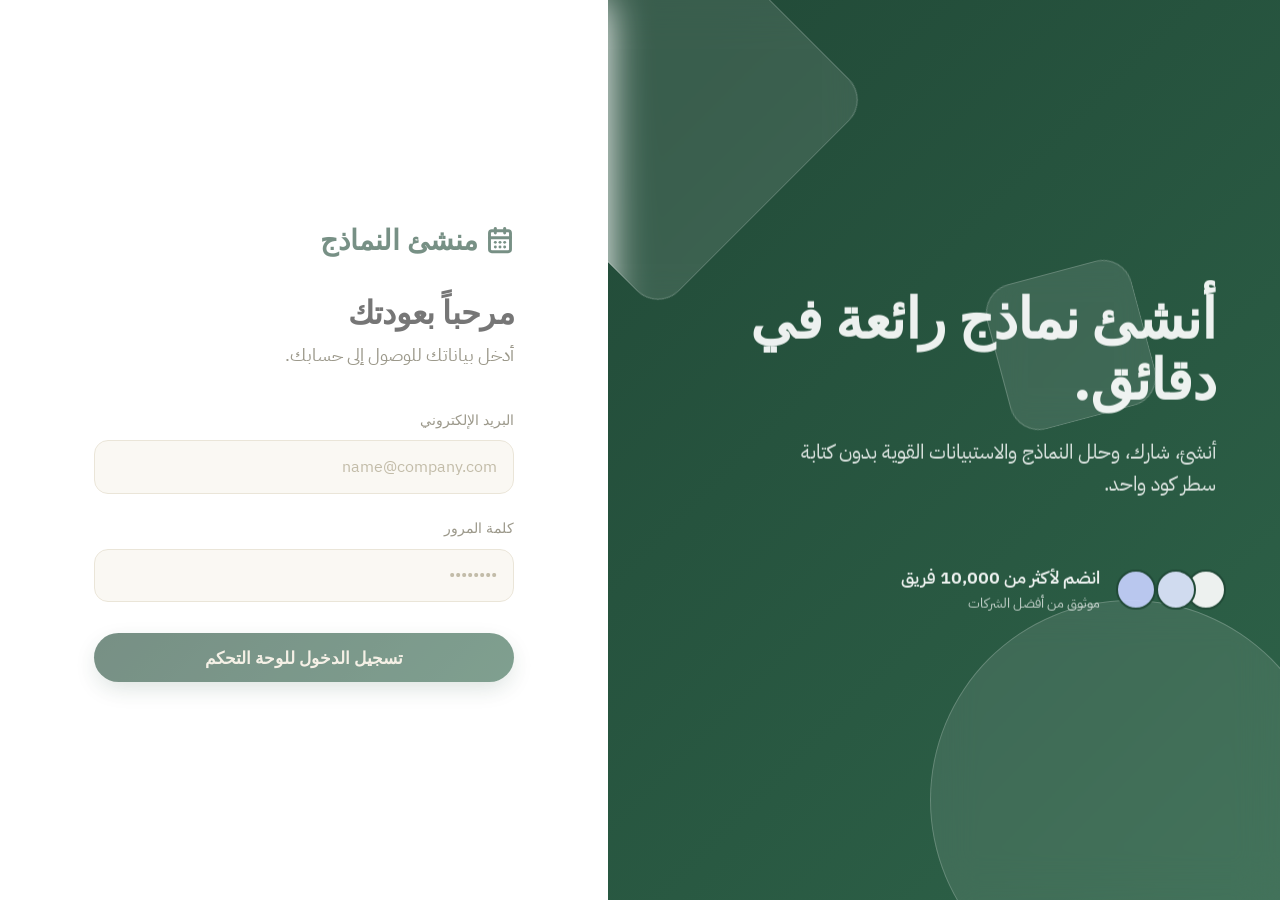
==== index.html @ e202edd0 "Add files via upload" ====
<!DOCTYPE html>
<html lang="ar" dir="rtl">
<head>
    <meta charset="UTF-8">
    <meta name="viewport" content="width=device-width, initial-scale=1.0">
    <title>لوحة التحكم - منشئ النماذج</title>
    <base href="/">
    <link rel="stylesheet" href="css/style.css">
    <style>
        .dashboard-hero {
            background: var(--primary-gradient);
            padding: 4rem 2rem;
            color: white;
            text-align: center;
            border-bottom-left-radius: 40px;
            border-bottom-right-radius: 40px;
            margin-bottom: 3rem;
            position: relative;
            overflow: hidden;
        }

        .dashboard-hero * {
            position: relative;
            z-index: 2;
        }

        .dashboard-hero::before {
            content: '';
            position: absolute;
            top: -50%;
            left: -20%;
            width: 140%;
            height: 200%;
            background: radial-gradient(circle, rgba(255, 255, 255, 0.1) 0%, transparent 60%);
            z-index: 1;
        }

        .forms-grid {
            display: grid;
            grid-template-columns: repeat(auto-fill, minmax(320px, 1fr));
            gap: 2rem;
        }

        .form-card {
            display: flex;
            flex-direction: column;
            border: 1px solid var(--border-color);
            transition: all 0.3s cubic-bezier(0.16, 1, 0.3, 1);
            background: var(--bg-surface);
            overflow: hidden;
        }

        .form-card:hover {
            transform: translateY(-5px);
            box-shadow: var(--shadow-xl);
            border-color: var(--primary-light);
        }

        .form-card-header {
            background: linear-gradient(to right, #f8fafc, #f1f5f9);
            padding: 1.5rem;
            border-bottom: 1px solid var(--border-color);
        }

        .form-card-body {
            padding: 1.5rem;
            flex: 1;
        }

        .form-card-footer {
            padding: 1rem 1.5rem;
            border-top: 1px solid var(--border-color);
            background: var(--bg-main);
            display: flex;
            gap: 0.5rem;
        }

        .stat-badge {
            display: inline-flex;
            align-items: center;
            gap: 0.35rem;
            background: var(--bg-offset);
            padding: 0.35rem 0.75rem;
            border-radius: var(--radius-full);
            font-size: 0.85rem;
            font-weight: 600;
            color: var(--text-muted);
        }

        .modal-overlay {
            display: none;
            position: fixed;
            top: 0;
            left: 0;
            right: 0;
            bottom: 0;
            background: rgba(15, 23, 42, 0.6);
            backdrop-filter: blur(4px);
            z-index: 1000;
            align-items: center;
            justify-content: center;
            animation: fadeIn 0.2s ease-out;
        }

        .modal-content {
            background: var(--bg-surface);
            width: 100%;
            max-width: 450px;
            border-radius: var(--radius-xl);
            box-shadow: var(--shadow-xl);
            padding: 2.5rem;
            animation: slideUp 0.3s cubic-bezier(0.16, 1, 0.3, 1);
        }
    </style>
</head>

<body>
    <nav class="navbar">
        <div class="nav-brand flex items-center gap-2">
            <svg width="24" height="24" viewBox="0 0 24 24" fill="none" stroke="currentColor" stroke-width="2.5"
                stroke-linecap="round" stroke-linejoin="round" style="color: var(--primary); margin-left: 0.5rem;">
                <rect x="3" y="4" width="18" height="18" rx="2" ry="2"></rect>
                <line x1="16" y1="2" x2="16" y2="6"></line>
                <line x1="8" y1="2" x2="8" y2="6"></line>
                <line x1="3" y1="10" x2="21" y2="10"></line>
            </svg>
            منشئ النماذج
        </div>
        <div class="nav-links">
            <span id="userNameDisplay" style="font-weight: 500; color: var(--text-main);"></span>
            <button id="logoutBtn" class="btn-ghost" style="padding: 0.5rem 1rem;">تسجيل الخروج</button>
        </div>
    </nav>

    <div class="dashboard-hero animate-fade-in">
        <h1 style="font-size: 2.5rem; margin-bottom: 0.75rem;">مرحباً بك في لوحة تحكمك</h1>
        <p
            style="font-size: 1.1rem; opacity: 0.9; margin-bottom: 2rem; max-width: 600px; margin-left: auto; margin-right: auto;">
            أدِر نماذجك، وحلل الردود، وابنِ أدوات قوية وأنيقة لجمع البيانات في ثوانٍ معدودة.</p>
        <button id="createFormBtn" class="btn-secondary"
            style="background: white; color: var(--primary-dark); padding: 0.85rem 2rem; font-size: 1.1rem; border-color: transparent;">
            <svg width="20" height="20" viewBox="0 0 24 24" fill="none" stroke="currentColor" stroke-width="2.5"
                stroke-linecap="round" stroke-linejoin="round" style="margin-left: 0.5rem;">
                <line x1="12" y1="5" x2="12" y2="19"></line>
                <line x1="5" y1="12" x2="19" y2="12"></line>
            </svg>
            إنشاء نموذج جديد
        </button>
    </div>

    <div class="container" style="max-width: 1200px;">
        <div class="flex justify-between items-center mb-6">
            <h2>النماذج الأخيرة</h2>
            <br><br>
        </div>

        <div id="formsLoading" style="text-align: center; padding: 4rem; display: none;">
            <div class="loader" style="width: 48px; height: 48px; border-width: 4px;"></div>
            <p style="margin-top: 1.5rem; font-weight: 500; color: var(--text-muted);">جاري تحميل مساحة العمل الخاصة بك...</p>
        </div>

        <div id="formsEmpty"
            style="text-align: center; padding: 5rem 2rem; background: var(--bg-surface); border: 2px dashed var(--border-color); border-radius: var(--radius-xl); display: none;">
            <div
                style="background: var(--bg-offset); width: 80px; height: 80px; border-radius: 50%; display: flex; align-items: center; justify-content: center; margin: 0 auto 1.5rem;">
                <svg width="40" height="40" viewBox="0 0 24 24" fill="none" stroke="currentColor" stroke-width="1.5"
                    stroke-linecap="round" stroke-linejoin="round" style="color: var(--text-muted);">
                    <rect x="3" y="3" width="18" height="18" rx="2" ry="2"></rect>
                    <line x1="12" y1="8" x2="12" y2="16"></line>
                    <line x1="8" y1="12" x2="16" y2="12"></line>
                </svg>
            </div>
            <h3 style="margin-bottom: 0.5rem; font-size: 1.5rem;">لم تقم بإنشاء أي نماذج بعد</h3>
            <p
                style="color: var(--text-muted); margin-bottom: 2rem; max-width: 400px; margin-left: auto; margin-right: auto;">
                مساحة العمل الخاصة بك فارغة حالياً. قم بإنشاء أول نموذج لك لتبدأ في جمع البيانات القوية.</p>
            <button class="btn-primary" onclick="document.getElementById('createFormBtn').click()">ابدأ الآن</button>
        </div>

        <div class="forms-grid animate-fade-in animate-delay-100" id="formsGrid">
            <!-- Form cards injected via JS -->
        </div>
    </div>

    <!-- Create Form Modal -->
    <div id="createModal" class="modal-overlay">
        <div class="modal-content">
            <h3 style="font-size: 1.5rem; margin-bottom: 0.5rem;">إنشاء نموذج جديد</h3>
            <p style="color: var(--text-muted); margin-bottom: 2rem;">أعطِ نموذجك اسماً يسهل تذكره.</p>

            <div class="form-group">
                <label class="form-label" for="newFormTitle">عنوان النموذج</label>
                <input type="text" id="newFormTitle" class="form-control"
                    placeholder="مثال: استبيان رضا العملاء" style="padding: 1rem; font-size: 1.1rem;">
            </div>

            <div style="display: flex; gap: 1rem; margin-top: 2.5rem;">
                <button class="btn-ghost" id="cancelCreateBtn" style="flex: 1;">إلغاء</button>
                <button class="btn-primary" id="confirmCreateBtn" style="flex: 2;">
                    إنشاء النموذج
                    <svg width="18" height="18" viewBox="0 0 24 24" fill="none" stroke="currentColor" stroke-width="2"
                        stroke-linecap="round" stroke-linejoin="round" style="margin-right: 0.5rem;">
                        <line x1="5" y1="12" x2="19" y2="12"></line>
                        <polyline points="12 5 19 12 12 19"></polyline>
                    </svg>
                </button>
            </div>
        </div>
    </div>

    <script src="js/api.js?v=3"></script>
    <script src="js/dashboard.js?v=3"></script>
</body>

</html>
---- css/style.css ----
@import url('https://fonts.googleapis.com/css2?family=IBM+Plex+Sans+Arabic:wght@300;400;500;600;700&family=Space+Grotesk:wght@400;500;600;700&display=swap');

:root {
    /* ======= BRAND PALETTE ======= */
    --gold:           #dcb557;
    --gold-dark:      #b8942d;
    --gold-light:     #f0d78e;
    --gold-glow:      rgba(220, 181, 87, 0.25);
    --cream:          #efe8d7;
    --cream-dark:     #e3d9c4;
    --green:          #214937;
    --green-light:    #2e6349;
    --green-dark:     #163122;
    --near-black:     #1f1f1f;

    /* ======= SEMANTIC ALIASES ======= */
    --primary:        var(--green);
    --primary-light:  var(--green-light);
    --primary-dark:   var(--green-dark);
    --accent:         var(--gold);
    --accent-light:   rgba(220, 181, 87, 0.12);

    /* ======= SURFACE COLORS ======= */
    --bg-main:        #f8f4ec;        /* warm page background */
    --bg-surface:     #ffffff;        /* cards, panels */
    --bg-warm:        var(--cream);   /* subtle warm tint */
    --bg-offset:      #f0ebe0;        /* slightly off-white for inputs/chips */

    /* ======= TEXT COLORS ======= */
    --text-main:      var(--near-black);
    --text-muted:     #5c5740;
    --text-light:     #9c9272;
    --text-on-dark:   var(--cream);

    /* ======= SEMANTIC FEEDBACK ======= */
    --success:        #22874d;
    --success-bg:     #d4f3e3;
    --danger:         #c0392b;
    --danger-bg:      #fde8e6;
    --warning:        var(--gold);
    --info:           #2471a3;

    /* ======= BORDERS ======= */
    --border-color:   #ddd5c0;
    --border-hover:   var(--green);
    --border-light:   #ece7da;

    /* ======= SHADOWS ======= */
    --shadow-sm:      0 1px 3px 0 rgba(33, 73, 55, 0.06);
    --shadow-md:      0 4px 12px -2px rgba(33, 73, 55, 0.10), 0 2px 4px -1px rgba(33, 73, 55, 0.06);
    --shadow-lg:      0 10px 24px -4px rgba(33, 73, 55, 0.12), 0 4px 8px -2px rgba(33, 73, 55, 0.06);
    --shadow-xl:      0 20px 40px -8px rgba(33, 73, 55, 0.15), 0 8px 16px -4px rgba(33, 73, 55, 0.08);
    --shadow-colored: 0 8px 24px -4px rgba(33, 73, 55, 0.30);
    --shadow-gold:    0 6px 20px -4px rgba(220, 181, 87, 0.40);

    /* ======= SHAPE ======= */
    --radius-sm:      8px;
    --radius-md:      14px;
    --radius-lg:      20px;
    --radius-xl:      28px;
    --radius-full:    9999px;

    /* ======= TYPOGRAPHY ======= */
    --font-heading:   'Space Grotesk', sans-serif;
    --font-body:      'IBM Plex Sans Arabic', sans-serif;

    /* ======= GRADIENTS ======= */
    --primary-gradient: linear-gradient(135deg, var(--green) 0%, var(--green-light) 100%);
    --gold-gradient:    linear-gradient(135deg, var(--gold-dark) 0%, var(--gold) 60%, var(--gold-light) 100%);
}

body.dark {
    --bg-main:        #0d1710;
    --bg-surface:     #152b1e;
    --bg-warm:        #1a321f;
    --bg-offset:      #0a0f0b;
    --text-main:      #f0ead8;
    --text-muted:     #9aab96;
    --text-light:     #5e7059;
    --border-color:   #1f3b28;
    --border-light:   #152b1e;
    --shadow-md:      0 4px 12px -2px rgba(0, 0, 0, 0.50);
    --shadow-lg:      0 10px 24px -4px rgba(0, 0, 0, 0.55);
    --shadow-colored: 0 8px 24px -4px rgba(220, 181, 87, 0.18);
}

* {
    box-sizing: border-box;
    margin: 0;
    padding: 0;
}

body {
    font-family: var(--font-body);
    color: var(--text-main);
    background-color: var(--bg-main);
    line-height: 1.6;
    transition: background-color 0.3s ease, color 0.3s ease;
    -webkit-font-smoothing: antialiased;
    overflow-x: hidden;
    position: relative;
    min-height: 100vh;
}

/* Subtle brand-colored ambient blobs */
body::before,
body::after {
    content: '';
    position: fixed;
    border-radius: 50%;
    pointer-events: none;
    z-index: -1;
}

body::before {
    width: 70vw;
    height: 70vw;
    max-width: 900px;
    max-height: 900px;
    background: radial-gradient(circle, rgba(220, 181, 87, 0.10) 0%, transparent 65%);
    top: -15%;
    right: -15%;
    animation: float 22s ease-in-out infinite alternate;
}

body::after {
    width: 60vw;
    height: 60vw;
    max-width: 750px;
    max-height: 750px;
    background: radial-gradient(circle, rgba(33, 73, 55, 0.08) 0%, transparent 65%);
    bottom: -15%;
    left: -15%;
    animation: float 28s ease-in-out infinite alternate-reverse;
}

h1,
h2,
h3,
h4,
h5,
h6 {
    font-family: var(--font-heading);
    font-weight: 700;
    line-height: 1.2;
    color: var(--text-main);
    letter-spacing: -0.02em;
}

a {
    color: var(--primary);
    text-decoration: none;
    transition: color 0.2s;
    font-weight: 500;
}

a:hover {
    color: var(--primary-light);
}

/* Animations Core */
.animate-fade-in {
    animation: fadeIn 0.5s ease-out forwards;
}

.animate-slide-up {
    animation: slideUp 0.6s cubic-bezier(0.16, 1, 0.3, 1) forwards;
}

.animate-delay-100 {
    animation-delay: 100ms;
}

.animate-delay-200 {
    animation-delay: 200ms;
}

.animate-delay-300 {
    animation-delay: 300ms;
}

@keyframes fadeIn {
    from {
        opacity: 0;
    }

    to {
        opacity: 1;
    }
}

@keyframes slideUp {
    from {
        opacity: 0;
        transform: translateY(20px);
    }

    to {
        opacity: 1;
        transform: translateY(0);
    }
}

@keyframes gradientMove {
    0% {
        background-position: 0% 50%;
    }

    50% {
        background-position: 100% 50%;
    }

    100% {
        background-position: 0% 50%;
    }
}

@keyframes float {
    0% {
        transform: translate(0, 0) scale(1);
    }

    33% {
        transform: translate(30px, -50px) scale(1.05);
    }

    66% {
        transform: translate(-20px, 20px) scale(0.95);
    }

    100% {
        transform: translate(0, 0) scale(1);
    }
}

/* Base Layouts */
.container {
    max-width: 1100px;
    margin: 0 auto;
    padding: 2rem;
}

/* Cards & Surfaces */
.card {
    background: var(--bg-surface);
    border-radius: var(--radius-lg);
    box-shadow: var(--shadow-md);
    padding: 2rem;
    border: 1px solid var(--border-color);
    transition: transform 0.3s ease, box-shadow 0.3s ease;
}

/* Buttons */
button,
.btn {
    font-family: var(--font-heading);
    cursor: pointer;
    border: none;
    border-radius: var(--radius-full);
    padding: 0.65rem 1.5rem;
    font-weight: 600;
    font-size: 0.95rem;
    transition: all 0.25s cubic-bezier(0.4, 0, 0.2, 1);
    display: inline-flex;
    align-items: center;
    justify-content: center;
    gap: 0.5rem;
}

.btn-primary {
    background: var(--primary-gradient);
    color: var(--cream);
    box-shadow: var(--shadow-colored);
}

.btn-primary:hover {
    transform: translateY(-2px);
    box-shadow: 0 8px 24px rgba(33, 73, 55, 0.4);
}

.btn-primary:active {
    transform: translateY(0);
}

.btn-secondary {
    background-color: var(--bg-surface);
    border: 1px solid var(--border-color);
    color: var(--text-main);
    box-shadow: var(--shadow-sm);
}

.btn-secondary:hover {
    background-color: var(--bg-offset);
    border-color: #cbd5e1;
}

.btn-danger {
    background-color: var(--danger-bg);
    color: var(--danger);
}

.btn-danger:hover {
    background-color: var(--danger);
    color: white;
}

.btn-ghost {
    background: transparent;
    color: var(--text-muted);
}

.btn-ghost:hover {
    background: var(--bg-offset);
    color: var(--text-main);
}

.btn-icon-only {
    padding: 0.5rem;
    border-radius: var(--radius-full);
}

/* Forms & Inputs */
.form-group {
    margin-bottom: 1.5rem;
    position: relative;
}

.form-label {
    display: block;
    margin-bottom: 0.5rem;
    font-weight: 500;
    font-size: 0.9rem;
    color: var(--text-muted);
    font-family: var(--font-heading);
}

.form-control {
    width: 100%;
    padding: 0.85rem 1rem;
    border: 1px solid var(--border-color);
    border-radius: var(--radius-md);
    background-color: var(--bg-main);
    color: var(--text-main);
    font-family: var(--font-body);
    font-size: 1rem;
    transition: all 0.2s ease;
}

.form-control:hover {
    border-color: var(--border-hover);
}

.form-control:focus {
    outline: none;
    border-color: var(--green);
    background-color: var(--bg-surface);
    box-shadow: 0 0 0 4px rgba(33, 73, 55, 0.10);
}

.form-control::placeholder {
    color: var(--text-light);
}

/* Navbar */
.navbar {
    background: rgba(248, 244, 236, 0.92);
    backdrop-filter: blur(14px);
    -webkit-backdrop-filter: blur(14px);
    border-bottom: 1px solid var(--border-color);
    padding: 1rem 3rem;
    display: flex;
    justify-content: space-between;
    align-items: center;
    position: sticky;
    top: 0;
    z-index: 50;
    box-shadow: 0 1px 0 rgba(33, 73, 55, 0.06);
}

.navbar.dark-nav {
    background: rgba(13, 23, 16, 0.92);
}

.nav-brand {
    font-family: var(--font-heading);
    font-size: 1.5rem;
    font-weight: 800;
    background: var(--primary-gradient);
    -webkit-background-clip: text;
    -webkit-text-fill-color: transparent;
    letter-spacing: -0.03em;
}

.nav-links {
    display: flex;
    gap: 1.5rem;
    align-items: center;
}

/* Toast */
.toast {
    position: fixed;
    bottom: 2rem;
    right: 2rem;
    background-color: var(--bg-surface);
    color: var(--text-main);
    padding: 1rem 1.5rem;
    border-radius: var(--radius-md);
    box-shadow: var(--shadow-xl);
    border-left: 4px solid var(--primary);
    transform: translateY(100px) scale(0.9);
    opacity: 0;
    transition: all 0.4s cubic-bezier(0.16, 1, 0.3, 1);
    z-index: 9999;
    display: flex;
    align-items: center;
    gap: 0.75rem;
    font-weight: 500;
}

.toast.show {
    transform: translateY(0) scale(1);
    opacity: 1;
}

.toast.success {
    border-left-color: var(--success);
}

.toast.error {
    border-left-color: var(--danger);
}

/* Loaders */
.loader {
    border: 3px solid var(--border-color);
    border-top: 3px solid var(--primary);
    border-radius: 50%;
    width: 20px;
    height: 20px;
    animation: spin 0.8s linear infinite;
    display: inline-block;
}

@keyframes spin {
    0% {
        transform: rotate(0deg);
    }

    100% {
        transform: rotate(360deg);
    }
}

/* Custom Builder / Workspace additions */
.workspace {
    display: flex;
    min-height: calc(100vh - 70px);
    background-color: var(--bg-offset);
}

.sidebar {
    width: 320px;
    background: var(--bg-surface);
    border-right: 1px solid var(--border-color);
    padding: 1.5rem;
    height: calc(100vh - 70px);
    position: sticky;
    top: 70px;
    overflow-y: auto;
}

.builder-canvas {
    flex: 1;
    padding: 3rem;
    max-width: 800px;
    margin: 0 auto;
}

/* Form Builder Questions */
.question-block {
    position: relative;
    padding-left: 3rem;
    transition: all 0.3s ease;
    border: 1px solid transparent;
    border-radius: var(--radius-md);
    background: var(--bg-surface);
    margin-bottom: 1.5rem;
    box-shadow: var(--shadow-sm);
}

.question-block:hover,
.question-block.active {
    border-color: var(--primary-light);
    box-shadow: var(--shadow-md);
    transform: translateY(-2px);
}

.question-block.active {
    box-shadow: 0 0 0 2px var(--primary-light);
}

.drag-handle {
    position: absolute;
    left: 1rem;
    top: 50%;
    transform: translateY(-50%);
    cursor: grab;
    color: var(--text-light);
    font-size: 1.25rem;
    padding: 0.5rem;
    border-radius: var(--radius-sm);
    transition: color 0.2s, background 0.2s;
}

.drag-handle:hover {
    color: var(--text-main);
    background: var(--bg-offset);
}

.drag-handle:active {
    cursor: grabbing;
}

.options-container .option-item {
    display: flex;
    align-items: center;
    gap: 0.75rem;
    margin-bottom: 0.75rem;
}

/* Utility layout */
.flex {
    display: flex;
}

.flex-col {
    display: flex;
    flex-direction: column;
}

.items-center {
    align-items: center;
}

.justify-between {
    justify-content: space-between;
}

.justify-center {
    justify-content: center;
}

/* ============ STAR RATING ============ */
.star-rating-container {
    display: flex;
    flex-direction: row-reverse;
    justify-content: flex-end;
    gap: 0.25rem;
    margin-top: 1rem;
}
.star-label {
    cursor: pointer;
    color: var(--border-color);
    transition: all 0.2s cubic-bezier(0.4, 0, 0.2, 1);
}
.star-rating-container input:checked ~ .star-label,
.star-label:hover,
.star-label:hover ~ .star-label {
    color: var(--gold);
    transform: scale(1.1);
}
.star-label svg {
    fill: currentColor;
    filter: drop-shadow(0 2px 4px rgba(0,0,0,0.05));
}

/* ============ LINEAR SCALE ============ */
.linear-scale-container input:checked ~ .scale-radio {
    background-color: var(--primary, var(--accent));
    border-color: var(--primary, var(--accent)) !important;
    box-shadow: 0 0 0 5px var(--accent-light, rgba(31, 67, 51, 0.15));
    transform: scale(1.15);
}
.scale-item:hover .scale-radio {
    border-color: var(--primary, var(--accent));
    transform: scale(1.05);
}
.scale-radio {
    background: transparent;
}

/* ============ GRID TABLE ============ */
.grid-mark.checked {
    border-color: var(--green) !important;
    background: var(--green) !important;
}
.grid-mark.checked::after {
    opacity: 1 !important;
    transform: scale(1) !important;
}
.grid-row:hover {
    background: rgba(33, 73, 55, 0.04);
}
.grid-cell-label:has(input:checked) .grid-mark {
    border-color: var(--green) !important;
    background: var(--green) !important;
}
.grid-cell-label:has(input:checked) .grid-mark::after {
    opacity: 1 !important;
    transform: scale(1) !important;
}

.gap-2 {
    gap: 0.5rem;
}

.gap-4 {
    gap: 1rem;
}

.gap-6 {
    gap: 1.5rem;
}

.mt-2 {
    margin-top: 0.5rem;
}

.mt-4 {
    margin-top: 1rem;
}

.mt-6 {
    margin-top: 1.5rem;
}

.mt-8 {
    margin-top: 2rem;
}

.mb-2 {
    margin-bottom: 0.5rem;
}

.mb-4 {
    margin-bottom: 1rem;
}

.p-6 {
    padding: 1.5rem;
}

.w-full {
    width: 100%;
}

.text-center {
    text-align: center;
}

.text-muted {
    color: var(--text-muted);
}

/* Badges */
.badge {
    padding: 0.25rem 0.75rem;
    border-radius: var(--radius-full);
    font-size: 0.75rem;
    font-weight: 600;
    text-transform: uppercase;
    letter-spacing: 0.05em;
}

.badge-success {
    background: var(--success-bg);
    color: var(--success);
}

.badge-primary {
    background: rgba(33, 73, 55, 0.10);
    color: var(--green-dark);
}
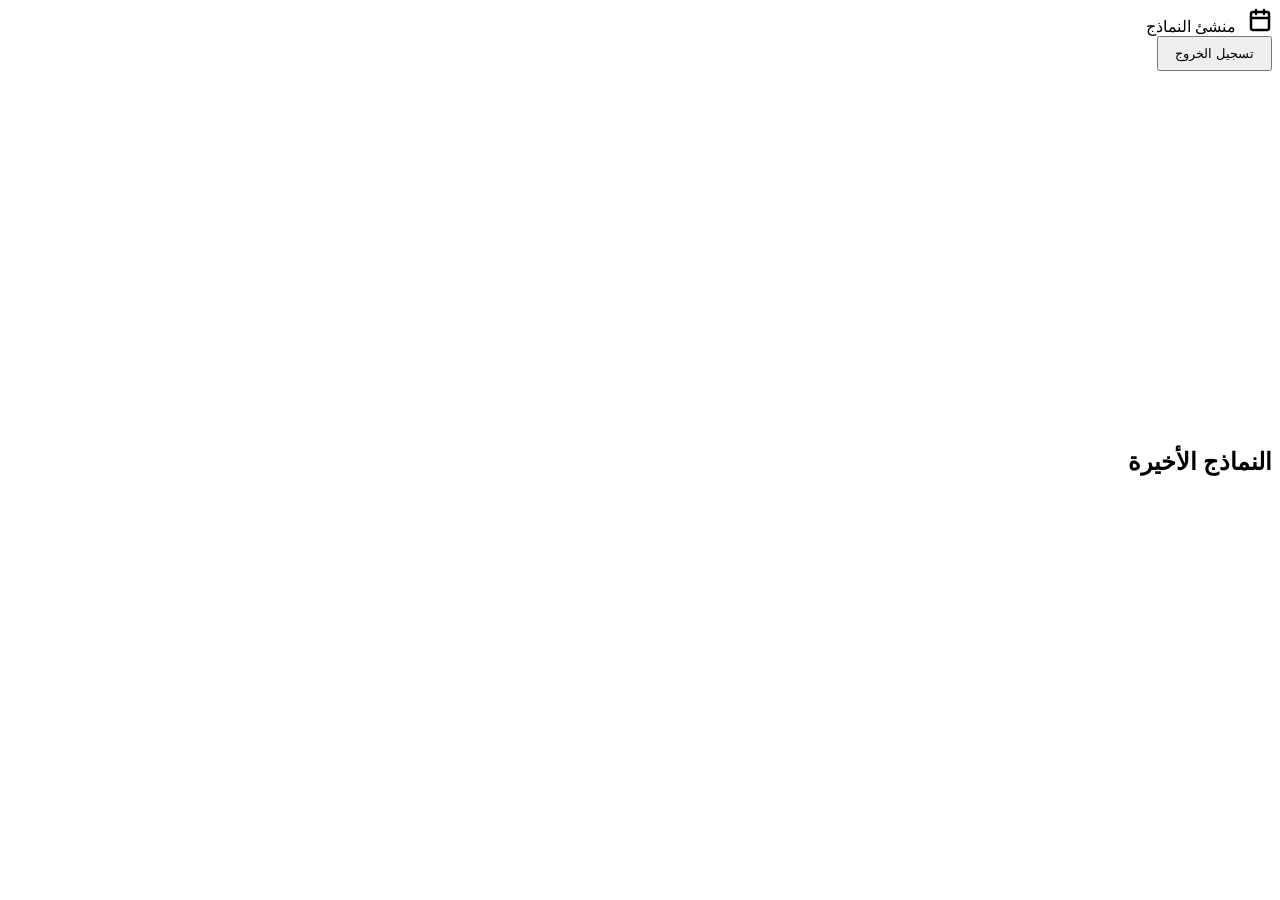
==== commit e1903a87: "Add files via upload" ====
--- a/index.html
+++ b/index.html
@@ -1,10 +1,11 @@
 <!DOCTYPE html>
 <html lang="ar" dir="rtl">
+
 <head>
     <meta charset="UTF-8">
     <meta name="viewport" content="width=device-width, initial-scale=1.0">
-    <title>لوحة التحكم - منشئ النماذج</title>
-    <base href="/">
+    <title>لوحة التحكم - منشئ النماذج برو</title>
+    <base href="/forms/">
     <link rel="stylesheet" href="css/style.css">
     <style>
         .dashboard-hero {
@@ -156,7 +157,8 @@
 
         <div id="formsLoading" style="text-align: center; padding: 4rem; display: none;">
             <div class="loader" style="width: 48px; height: 48px; border-width: 4px;"></div>
-            <p style="margin-top: 1.5rem; font-weight: 500; color: var(--text-muted);">جاري تحميل مساحة العمل الخاصة بك...</p>
+            <p style="margin-top: 1.5rem; font-weight: 500; color: var(--text-muted);">جاري تحميل مساحة العمل الخاصة
+                بك...</p>
         </div>
 
         <div id="formsEmpty"
@@ -190,8 +192,8 @@
 
             <div class="form-group">
                 <label class="form-label" for="newFormTitle">عنوان النموذج</label>
-                <input type="text" id="newFormTitle" class="form-control"
-                    placeholder="مثال: استبيان رضا العملاء" style="padding: 1rem; font-size: 1.1rem;">
+                <input type="text" id="newFormTitle" class="form-control" placeholder="مثال: استبيان رضا العملاء"
+                    style="padding: 1rem; font-size: 1.1rem;">
             </div>
 
             <div style="display: flex; gap: 1rem; margin-top: 2.5rem;">
